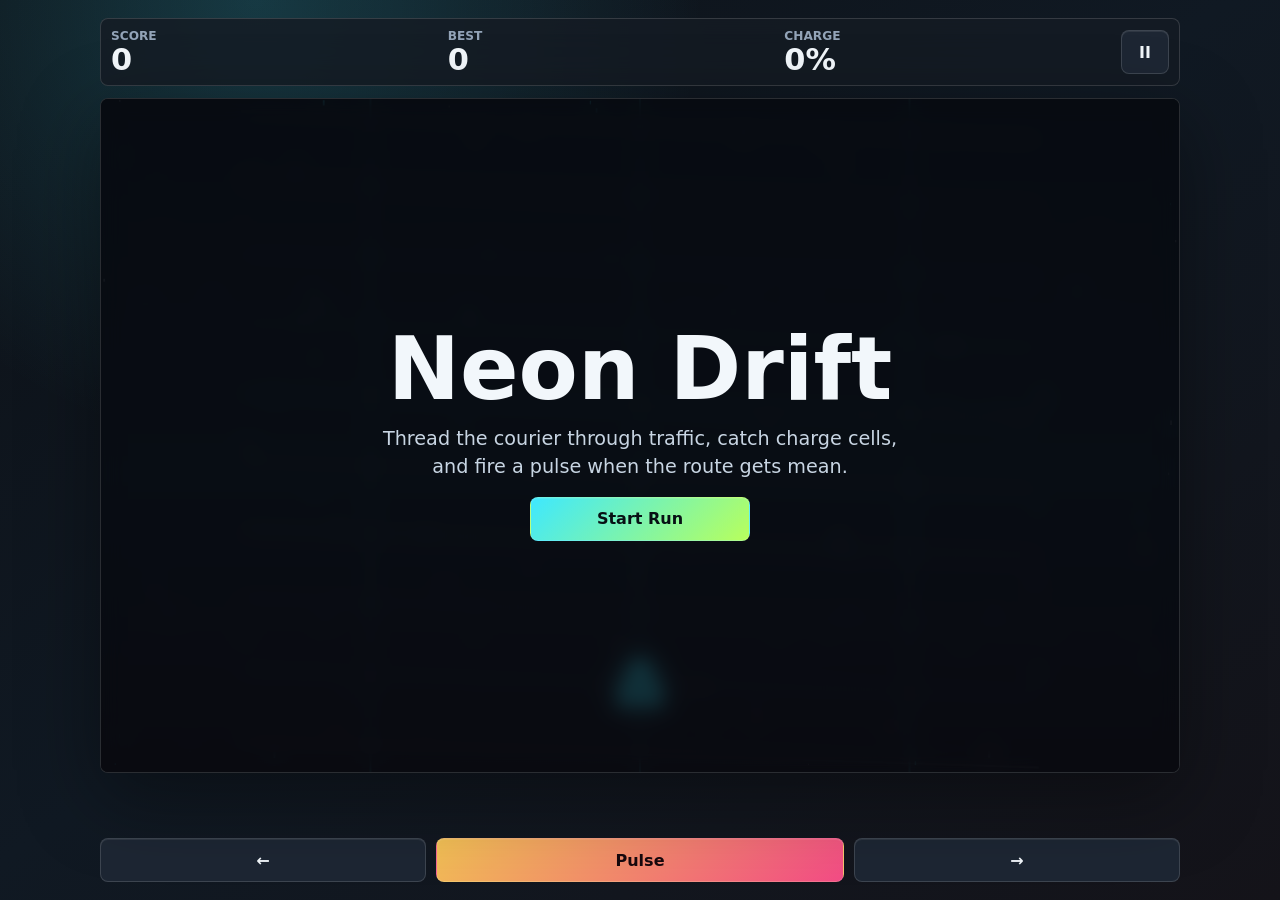
==== index.html @ 54c1b8b6 "Initial Neon Drift game" ====
<!doctype html>
<html lang="en">
  <head>
    <meta charset="UTF-8" />
    <meta name="viewport" content="width=device-width, initial-scale=1.0" />
    <title>Neon Drift</title>
    <link rel="icon" href="data:image/svg+xml,%3Csvg xmlns='http://www.w3.org/2000/svg' viewBox='0 0 64 64'%3E%3Cpath fill='%233ee8ff' d='M32 4 52 56 32 45 12 56z'/%3E%3Ccircle cx='32' cy='34' r='7' fill='%23071014'/%3E%3C/svg%3E" />
    <link rel="stylesheet" href="styles.css" />
  </head>
  <body>
    <main class="game-shell">
      <section class="hud" aria-label="Game status">
        <div>
          <span class="label">Score</span>
          <strong id="score">0</strong>
        </div>
        <div>
          <span class="label">Best</span>
          <strong id="best">0</strong>
        </div>
        <div>
          <span class="label">Charge</span>
          <strong id="charge">0%</strong>
        </div>
        <button id="pauseButton" class="icon-button" type="button" aria-label="Pause game" title="Pause">
          <span aria-hidden="true">II</span>
        </button>
      </section>

      <section class="stage" aria-label="Neon Drift game area">
        <canvas id="gameCanvas" width="960" height="600" aria-label="Neon Drift playfield"></canvas>

        <div id="startPanel" class="overlay">
          <h1>Neon Drift</h1>
          <p>Thread the courier through traffic, catch charge cells, and fire a pulse when the route gets mean.</p>
          <button id="startButton" type="button">Start Run</button>
        </div>

        <div id="gameOverPanel" class="overlay hidden">
          <h2>Run Ended</h2>
          <p id="finalScore">Score 0</p>
          <button id="restartButton" type="button">Run Again</button>
        </div>
      </section>

      <section class="controls" aria-label="Game controls">
        <button id="leftButton" type="button" aria-label="Move left">←</button>
        <button id="pulseButton" type="button" aria-label="Fire pulse">Pulse</button>
        <button id="rightButton" type="button" aria-label="Move right">→</button>
      </section>
    </main>

    <script src="game.js"></script>
  </body>
</html>
---- styles.css ----
:root {
  color-scheme: dark;
  --bg: #0d1117;
  --panel: #151b24;
  --panel-strong: #1d2633;
  --text: #f2f7fb;
  --muted: #93a4b8;
  --line: rgba(255, 255, 255, 0.14);
  --cyan: #3ee8ff;
  --lime: #b8ff5c;
  --rose: #ff4f8b;
  --amber: #ffca58;
}

* {
  box-sizing: border-box;
}

html,
body {
  min-height: 100%;
}

body {
  margin: 0;
  background:
    radial-gradient(circle at 20% 0%, rgba(62, 232, 255, 0.18), transparent 28rem),
    linear-gradient(145deg, #0d1117 0%, #101923 48%, #141319 100%);
  color: var(--text);
  font-family:
    Inter, ui-sans-serif, system-ui, -apple-system, BlinkMacSystemFont, "Segoe UI",
    sans-serif;
  overflow-x: hidden;
}

button {
  border: 0;
  color: var(--text);
  font: inherit;
  cursor: pointer;
}

.game-shell {
  width: min(1080px, calc(100vw - 24px));
  min-height: 100vh;
  margin: 0 auto;
  padding: 18px 0;
  display: grid;
  grid-template-rows: auto 1fr auto;
  gap: 12px;
}

.hud {
  display: grid;
  grid-template-columns: repeat(3, minmax(0, 1fr)) auto;
  align-items: center;
  gap: 10px;
  padding: 10px;
  background: rgba(21, 27, 36, 0.82);
  border: 1px solid var(--line);
  border-radius: 8px;
  backdrop-filter: blur(18px);
}

.hud > div {
  min-width: 0;
}

.label {
  display: block;
  color: var(--muted);
  font-size: 0.76rem;
  font-weight: 700;
  letter-spacing: 0;
  text-transform: uppercase;
}

.hud strong {
  display: block;
  margin-top: 2px;
  font-size: clamp(1.1rem, 2.7vw, 1.9rem);
  line-height: 1;
}

.icon-button,
.controls button,
.overlay button {
  min-height: 44px;
  border-radius: 8px;
  background: var(--panel-strong);
  border: 1px solid var(--line);
  box-shadow: inset 0 1px 0 rgba(255, 255, 255, 0.08);
}

.icon-button {
  width: 48px;
  font-weight: 900;
}

.stage {
  position: relative;
  min-height: 0;
  aspect-ratio: 16 / 10;
  background: #070b10;
  border: 1px solid var(--line);
  border-radius: 8px;
  overflow: hidden;
  box-shadow: 0 24px 80px rgba(0, 0, 0, 0.38);
}

canvas {
  width: 100%;
  height: 100%;
  display: block;
  touch-action: none;
}

.overlay {
  position: absolute;
  inset: 0;
  z-index: 2;
  display: grid;
  place-content: center;
  gap: 16px;
  padding: 28px;
  text-align: center;
  background: rgba(7, 11, 16, 0.72);
  backdrop-filter: blur(10px);
}

.overlay.hidden {
  display: none;
}

.overlay h1,
.overlay h2,
.overlay p {
  width: min(520px, 100%);
  margin: 0 auto;
}

.overlay h1,
.overlay h2 {
  font-size: clamp(2.25rem, 7vw, 5.4rem);
  line-height: 0.9;
}

.overlay p {
  color: #c8d5e3;
  font-size: clamp(1rem, 2.2vw, 1.2rem);
  line-height: 1.45;
}

.overlay button {
  width: min(220px, 100%);
  margin: 0 auto;
  background: linear-gradient(135deg, var(--cyan), var(--lime));
  color: #071014;
  font-weight: 900;
}

.controls {
  display: grid;
  grid-template-columns: 1fr 1.25fr 1fr;
  gap: 10px;
}

.controls button {
  font-weight: 900;
  font-size: 1rem;
}

.controls button:active,
.overlay button:active,
.icon-button:active {
  transform: translateY(1px);
}

#pulseButton {
  background: linear-gradient(135deg, rgba(255, 202, 88, 0.95), rgba(255, 79, 139, 0.95));
  color: #16080d;
}

@media (max-width: 720px) {
  .game-shell {
    width: min(100vw - 16px, 560px);
    padding: 8px 0;
  }

  .stage {
    aspect-ratio: 9 / 12;
  }

  .hud {
    grid-template-columns: repeat(3, minmax(0, 1fr)) 44px;
  }

  .controls button {
    min-height: 58px;
    font-size: 1.08rem;
  }
}
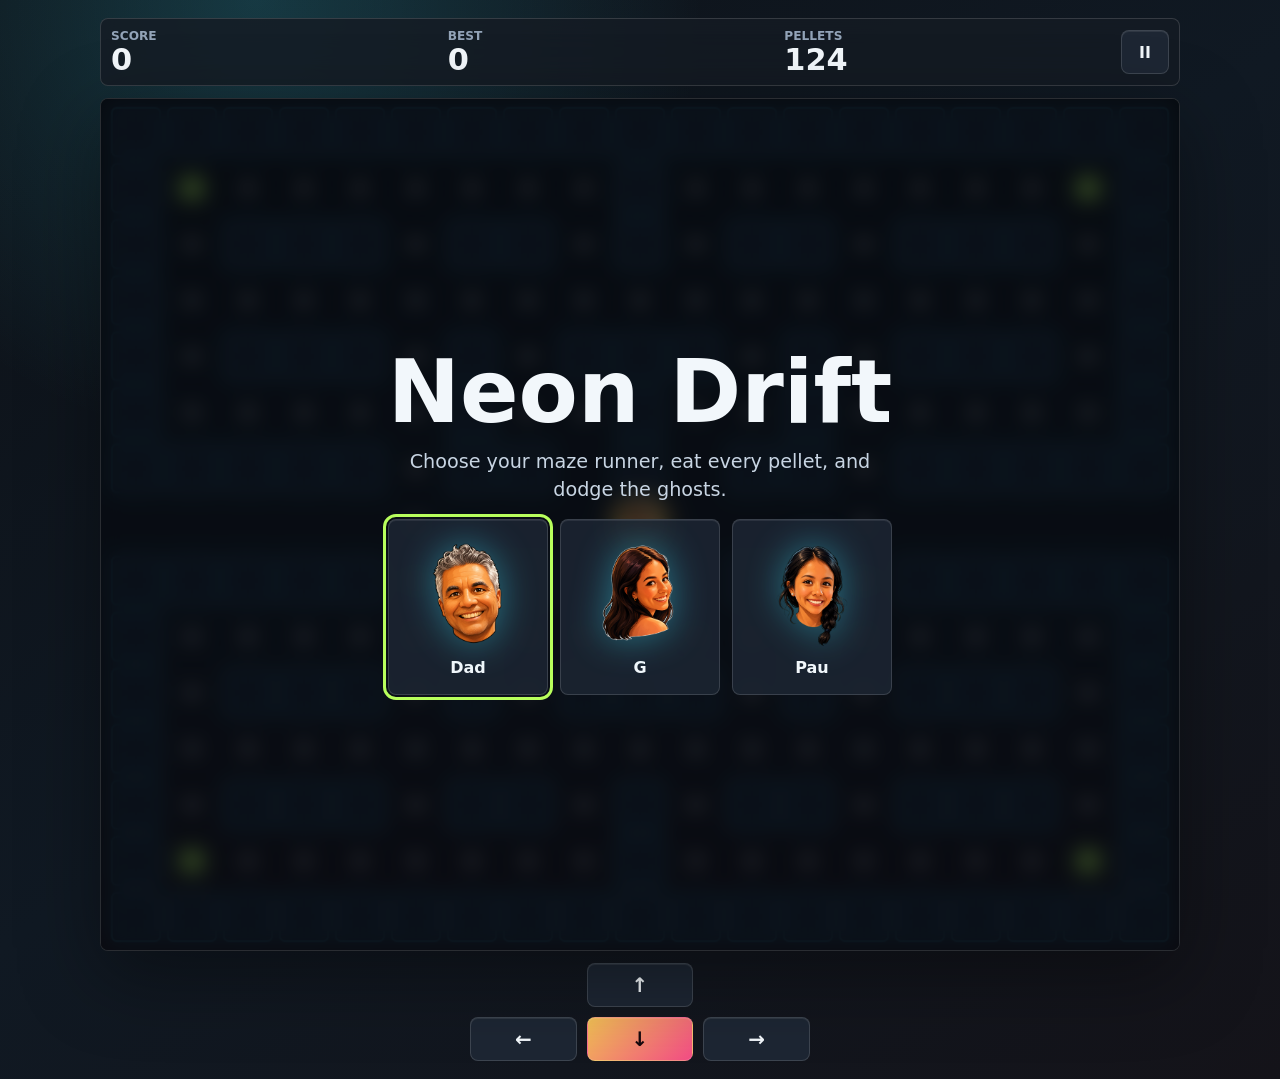
==== commit ec4e4e7c: "Convert game to maze chase with character select" ====
--- a/index.html
+++ b/index.html
@@ -19,7 +19,7 @@
           <strong id="best">0</strong>
         </div>
         <div>
-          <span class="label">Charge</span>
+          <span class="label">Pellets</span>
           <strong id="charge">0%</strong>
         </div>
         <button id="pauseButton" class="icon-button" type="button" aria-label="Pause game" title="Pause">
@@ -32,20 +32,37 @@
 
         <div id="startPanel" class="overlay">
           <h1>Neon Drift</h1>
-          <p>Thread the courier through traffic, catch charge cells, and fire a pulse when the route gets mean.</p>
-          <button id="startButton" type="button">Start Run</button>
+          <p>Choose your maze runner, eat every pellet, and dodge the ghosts.</p>
+          <div class="character-grid" aria-label="Choose character">
+            <button class="character-option selected" type="button" data-character="dad" aria-pressed="true">
+              <img src="assets/character.png" alt="" />
+              <span>Dad</span>
+            </button>
+            <button class="character-option" type="button" data-character="g" aria-pressed="false">
+              <img src="assets/character-luna.png" alt="" />
+              <span>G</span>
+            </button>
+            <button class="character-option" type="button" data-character="pau" aria-pressed="false">
+              <img src="assets/character-maya.png" alt="" />
+              <span>Pau</span>
+            </button>
+          </div>
         </div>
 
         <div id="gameOverPanel" class="overlay hidden">
-          <h2>Run Ended</h2>
+          <h2>Maze Ended</h2>
           <p id="finalScore">Score 0</p>
-          <button id="restartButton" type="button">Run Again</button>
+          <div class="end-actions">
+            <button id="restartButton" type="button">Run Again</button>
+            <button id="characterSelectButton" type="button">Change Runner</button>
+          </div>
         </div>
       </section>
 
       <section class="controls" aria-label="Game controls">
+        <button id="upButton" type="button" aria-label="Move up">↑</button>
         <button id="leftButton" type="button" aria-label="Move left">←</button>
-        <button id="pulseButton" type="button" aria-label="Fire pulse">Pulse</button>
+        <button id="downButton" type="button" aria-label="Move down">↓</button>
         <button id="rightButton" type="button" aria-label="Move right">→</button>
       </section>
     </main>
--- a/styles.css
+++ b/styles.css
@@ -100,7 +100,7 @@
 .stage {
   position: relative;
   min-height: 0;
-  aspect-ratio: 16 / 10;
+  aspect-ratio: 19 / 15;
   background: #070b10;
   border: 1px solid var(--line);
   border-radius: 8px;
@@ -159,15 +159,66 @@
   font-weight: 900;
 }
 
+.character-grid {
+  display: grid;
+  grid-template-columns: repeat(3, minmax(118px, 160px));
+  justify-content: center;
+  gap: 12px;
+}
+
+.overlay .character-option {
+  width: 100%;
+  min-height: 176px;
+  display: grid;
+  justify-items: center;
+  align-content: center;
+  gap: 8px;
+  padding: 12px;
+  background: rgba(29, 38, 51, 0.88);
+  color: var(--text);
+}
+
+.character-option img {
+  width: min(112px, 100%);
+  aspect-ratio: 1;
+  object-fit: contain;
+  filter: drop-shadow(0 0 18px rgba(62, 232, 255, 0.42));
+}
+
+.character-option span {
+  font-weight: 900;
+}
+
+.character-option.selected,
+.character-option:hover,
+.character-option:focus-visible {
+  outline: 3px solid var(--lime);
+  outline-offset: 2px;
+}
+
+.end-actions {
+  display: grid;
+  grid-template-columns: repeat(2, minmax(130px, 180px));
+  justify-content: center;
+  gap: 10px;
+}
+
+.overlay #characterSelectButton {
+  background: var(--panel-strong);
+  color: var(--text);
+}
+
 .controls {
   display: grid;
-  grid-template-columns: 1fr 1.25fr 1fr;
+  grid-template-columns: repeat(3, minmax(0, 1fr));
   gap: 10px;
+  width: min(340px, 100%);
+  margin: 0 auto;
 }
 
 .controls button {
   font-weight: 900;
-  font-size: 1rem;
+  font-size: 1.25rem;
 }
 
 .controls button:active,
@@ -176,9 +227,22 @@
   transform: translateY(1px);
 }
 
-#pulseButton {
+#upButton {
+  grid-column: 2;
+}
+
+#leftButton {
+  grid-column: 1;
+}
+
+#downButton {
+  grid-column: 2;
   background: linear-gradient(135deg, rgba(255, 202, 88, 0.95), rgba(255, 79, 139, 0.95));
   color: #16080d;
+}
+
+#rightButton {
+  grid-column: 3;
 }
 
 @media (max-width: 720px) {
@@ -199,4 +263,16 @@
     min-height: 58px;
     font-size: 1.08rem;
   }
-}
+
+  .character-grid,
+  .end-actions {
+    grid-template-columns: 1fr;
+  }
+
+  .overlay .character-option {
+    min-height: 132px;
+    grid-template-columns: 88px 1fr;
+    justify-items: start;
+    text-align: left;
+  }
+}
